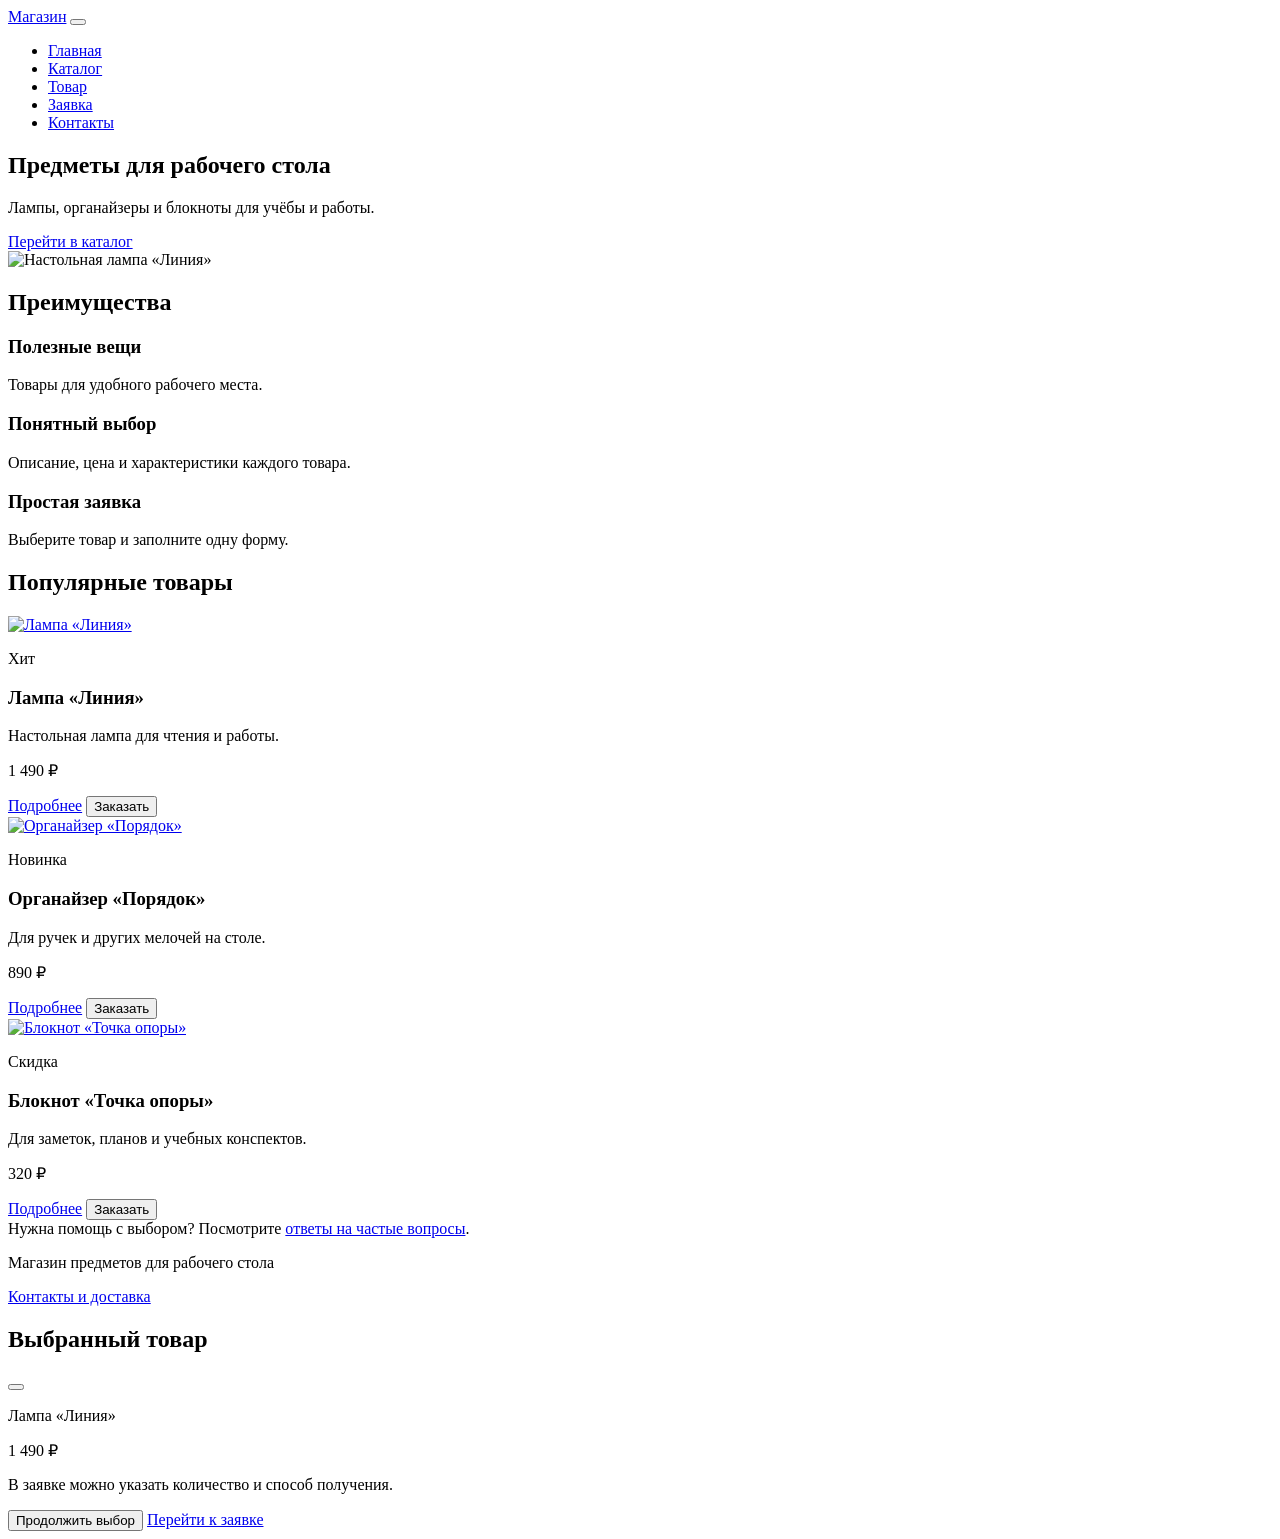
==== index.html @ f40cd7e1 "Добавить страницы магазина на Bootstrap и описание КР2" ====
<!doctype html>
<html lang="ru">
<head>
  <meta charset="utf-8">
  <meta name="viewport" content="width=device-width, initial-scale=1">
  <meta name="description" content="Главная. Магазин предметов для рабочего стола.">
  <title>Главная — Магазин</title>
  <link rel="stylesheet" href="vendor/bootstrap/css/bootstrap.min.css">
  <link rel="stylesheet" href="css/custom.css">
  <script src="vendor/bootstrap/js/bootstrap.bundle.min.js" defer></script>
  <script src="js/main.js" defer></script>
</head>
<body class="d-flex flex-column min-vh-100">
  <header class="bg-white border-bottom">
    <nav class="navbar navbar-expand-lg" aria-label="Основная навигация">
      <div class="container">
        <a class="navbar-brand fw-bold text-primary" href="index.html">Магазин</a>
        <button class="navbar-toggler" type="button" data-bs-toggle="collapse" data-bs-target="#main-menu" aria-controls="main-menu" aria-expanded="false" aria-label="Открыть меню">
          <span class="navbar-toggler-icon"></span>
        </button>
        <div class="collapse navbar-collapse" id="main-menu">
          <ul class="navbar-nav ms-auto">
          <li class="nav-item"><a class="nav-link active" href="index.html" aria-current="page">Главная</a></li>
          <li class="nav-item"><a class="nav-link" href="catalog.html">Каталог</a></li>
          <li class="nav-item"><a class="nav-link" href="product.html">Товар</a></li>
          <li class="nav-item"><a class="nav-link" href="order.html">Заявка</a></li>
          <li class="nav-item"><a class="nav-link" href="contacts.html">Контакты</a></li>
          </ul>
        </div>
      </div>
    </nav>
  </header>

  <main class="container py-4 flex-grow-1">
    <noscript><div class="alert alert-warning">Для фильтров, выбора товара и проверки заявки нужен JavaScript.</div></noscript>
    <section class="hero rounded border p-4 mb-4">
      <div class="row align-items-center g-4">
        <div class="col-12 col-md-7">
          <h1>Предметы для рабочего стола</h1>
          <p class="lead">Лампы, органайзеры и блокноты для учёбы и работы.</p>
          <a class="btn btn-primary" href="catalog.html">Перейти в каталог</a>
        </div>
        <div class="col-12 col-md-5">
          <img class="img-fluid hero-image" src="images/lamp.svg" alt="Настольная лампа «Линия»">
        </div>
      </div>
    </section>

    <section class="mb-4" id="advantages">
      <h2 class="h3 mb-3">Преимущества</h2>
      <div class="row g-3">
        <div class="col-12 col-md-4"><div class="bg-white border rounded p-3 h-100"><h3 class="h5">Полезные вещи</h3><p class="mb-0">Товары для удобного рабочего места.</p></div></div>
        <div class="col-12 col-md-4"><div class="bg-white border rounded p-3 h-100"><h3 class="h5">Понятный выбор</h3><p class="mb-0">Описание, цена и характеристики каждого товара.</p></div></div>
        <div class="col-12 col-md-4"><div class="bg-white border rounded p-3 h-100"><h3 class="h5">Простая заявка</h3><p class="mb-0">Выберите товар и заполните одну форму.</p></div></div>
      </div>
    </section>

    <section class="mb-4" id="popular">
      <h2 class="h3 mb-3">Популярные товары</h2>
      <div class="row g-3">
        <div class="col-12 col-md-6 col-lg-4">
          <article class="card h-100">
            <a href="product.html?product=lamp"><img class="card-img-top product-image" src="images/lamp.svg" alt="Лампа «Линия»"></a>
            <div class="card-body d-flex flex-column">
              <p><span class="badge text-bg-primary">Хит</span></p>
              <h3 class="h5 card-title">Лампа «Линия»</h3>
              <p class="card-text">Настольная лампа для чтения и работы.</p>
              <p class="fs-5 fw-bold mt-auto">1 490 ₽</p>
              <div class="d-flex flex-wrap gap-2">
                <a class="btn btn-outline-primary btn-sm" href="product.html?product=lamp">Подробнее</a>
                <button class="btn btn-primary btn-sm" type="button" data-bs-toggle="modal" data-bs-target="#order-modal" data-product="lamp">Заказать</button>
              </div>
            </div>
          </article>
        </div>
        <div class="col-12 col-md-6 col-lg-4">
          <article class="card h-100">
            <a href="product.html?product=organizer"><img class="card-img-top product-image" src="images/organizer.svg" alt="Органайзер «Порядок»"></a>
            <div class="card-body d-flex flex-column">
              <p><span class="badge text-bg-success">Новинка</span></p>
              <h3 class="h5 card-title">Органайзер «Порядок»</h3>
              <p class="card-text">Для ручек и других мелочей на столе.</p>
              <p class="fs-5 fw-bold mt-auto">890 ₽</p>
              <div class="d-flex flex-wrap gap-2">
                <a class="btn btn-outline-primary btn-sm" href="product.html?product=organizer">Подробнее</a>
                <button class="btn btn-primary btn-sm" type="button" data-bs-toggle="modal" data-bs-target="#order-modal" data-product="organizer">Заказать</button>
              </div>
            </div>
          </article>
        </div>
        <div class="col-12 col-md-6 col-lg-4">
          <article class="card h-100">
            <a href="product.html?product=notebook"><img class="card-img-top product-image" src="images/notebook.svg" alt="Блокнот «Точка опоры»"></a>
            <div class="card-body d-flex flex-column">
              <p><span class="badge text-bg-danger">Скидка</span></p>
              <h3 class="h5 card-title">Блокнот «Точка опоры»</h3>
              <p class="card-text">Для заметок, планов и учебных конспектов.</p>
              <p class="fs-5 fw-bold mt-auto">320 ₽</p>
              <div class="d-flex flex-wrap gap-2">
                <a class="btn btn-outline-primary btn-sm" href="product.html?product=notebook">Подробнее</a>
                <button class="btn btn-primary btn-sm" type="button" data-bs-toggle="modal" data-bs-target="#order-modal" data-product="notebook">Заказать</button>
              </div>
            </div>
          </article>
        </div>
      </div>
    </section>

    <div class="alert alert-info mb-0">Нужна помощь с выбором? Посмотрите <a class="alert-link" href="contacts.html">ответы на частые вопросы</a>.</div>
  </main>

  <footer class="bg-white border-top py-3 mt-4">
    <div class="container d-flex flex-wrap justify-content-between gap-2">
      <p class="mb-0 text-body-secondary">Магазин предметов для рабочего стола</p>
      <a href="contacts.html">Контакты и доставка</a>
    </div>
  </footer>

  <!-- Bootstrap сам открывает и закрывает окно через data-bs-* -->
  <div class="modal fade" id="order-modal" tabindex="-1" aria-labelledby="modal-title" aria-hidden="true">
    <div class="modal-dialog modal-dialog-centered">
      <div class="modal-content">
        <div class="modal-header">
          <h2 class="modal-title fs-5" id="modal-title">Выбранный товар</h2>
          <button class="btn-close" type="button" data-bs-dismiss="modal" aria-label="Закрыть"></button>
        </div>
        <div class="modal-body">
          <p class="fw-bold" id="modal-product">Лампа «Линия»</p>
          <p id="modal-price">1 490 ₽</p>
          <p class="mb-0">В заявке можно указать количество и способ получения.</p>
        </div>
        <div class="modal-footer">
          <button class="btn btn-outline-secondary" type="button" data-bs-dismiss="modal">Продолжить выбор</button>
          <a class="btn btn-primary" id="modal-order-link" href="order.html?product=lamp">Перейти к заявке</a>
        </div>
      </div>
    </div>
  </div>
</body>
</html>
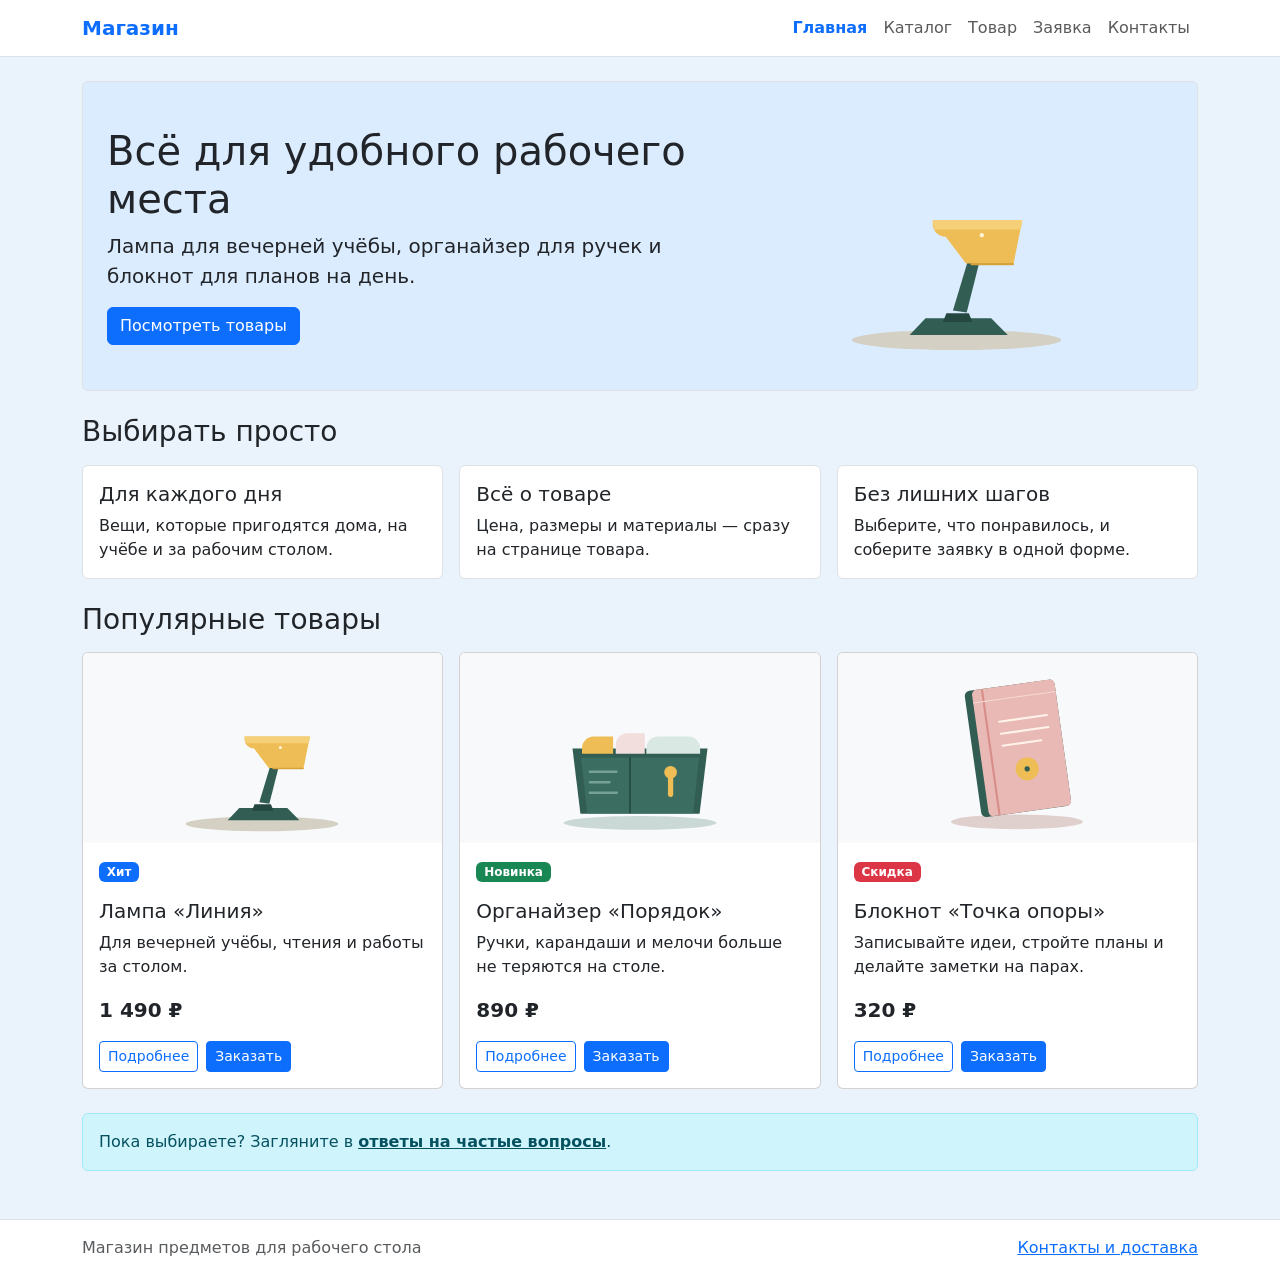
==== commit 0de4d8fa: "Сделать тексты магазина живее и понятнее" ====
--- a/index.html
+++ b/index.html
@@ -3,7 +3,7 @@
 <head>
   <meta charset="utf-8">
   <meta name="viewport" content="width=device-width, initial-scale=1">
-  <meta name="description" content="Главная. Магазин предметов для рабочего стола.">
+  <meta name="description" content="Лампы, органайзеры и блокноты, с которыми учиться и работать удобнее.">
   <title>Главная — Магазин</title>
   <link rel="stylesheet" href="vendor/bootstrap/css/bootstrap.min.css">
   <link rel="stylesheet" href="css/custom.css">
@@ -32,13 +32,13 @@
   </header>
 
   <main class="container py-4 flex-grow-1">
-    <noscript><div class="alert alert-warning">Для фильтров, выбора товара и проверки заявки нужен JavaScript.</div></noscript>
+    <noscript><div class="alert alert-warning">Включите JavaScript в браузере, чтобы пользоваться фильтрами и формой заявки.</div></noscript>
     <section class="hero rounded border p-4 mb-4">
       <div class="row align-items-center g-4">
         <div class="col-12 col-md-7">
-          <h1>Предметы для рабочего стола</h1>
-          <p class="lead">Лампы, органайзеры и блокноты для учёбы и работы.</p>
-          <a class="btn btn-primary" href="catalog.html">Перейти в каталог</a>
+          <h1>Всё для удобного рабочего места</h1>
+          <p class="lead">Лампа для вечерней учёбы, органайзер для ручек и блокнот для планов на день.</p>
+          <a class="btn btn-primary" href="catalog.html">Посмотреть товары</a>
         </div>
         <div class="col-12 col-md-5">
           <img class="img-fluid hero-image" src="images/lamp.svg" alt="Настольная лампа «Линия»">
@@ -47,11 +47,11 @@
     </section>
 
     <section class="mb-4" id="advantages">
-      <h2 class="h3 mb-3">Преимущества</h2>
+      <h2 class="h3 mb-3">Выбирать просто</h2>
       <div class="row g-3">
-        <div class="col-12 col-md-4"><div class="bg-white border rounded p-3 h-100"><h3 class="h5">Полезные вещи</h3><p class="mb-0">Товары для удобного рабочего места.</p></div></div>
-        <div class="col-12 col-md-4"><div class="bg-white border rounded p-3 h-100"><h3 class="h5">Понятный выбор</h3><p class="mb-0">Описание, цена и характеристики каждого товара.</p></div></div>
-        <div class="col-12 col-md-4"><div class="bg-white border rounded p-3 h-100"><h3 class="h5">Простая заявка</h3><p class="mb-0">Выберите товар и заполните одну форму.</p></div></div>
+        <div class="col-12 col-md-4"><div class="bg-white border rounded p-3 h-100"><h3 class="h5">Для каждого дня</h3><p class="mb-0">Вещи, которые пригодятся дома, на учёбе и за рабочим столом.</p></div></div>
+        <div class="col-12 col-md-4"><div class="bg-white border rounded p-3 h-100"><h3 class="h5">Всё о товаре</h3><p class="mb-0">Цена, размеры и материалы — сразу на странице товара.</p></div></div>
+        <div class="col-12 col-md-4"><div class="bg-white border rounded p-3 h-100"><h3 class="h5">Без лишних шагов</h3><p class="mb-0">Выберите, что понравилось, и соберите заявку в одной форме.</p></div></div>
       </div>
     </section>
 
@@ -64,7 +64,7 @@
             <div class="card-body d-flex flex-column">
               <p><span class="badge text-bg-primary">Хит</span></p>
               <h3 class="h5 card-title">Лампа «Линия»</h3>
-              <p class="card-text">Настольная лампа для чтения и работы.</p>
+              <p class="card-text">Для вечерней учёбы, чтения и работы за столом.</p>
               <p class="fs-5 fw-bold mt-auto">1 490 ₽</p>
               <div class="d-flex flex-wrap gap-2">
                 <a class="btn btn-outline-primary btn-sm" href="product.html?product=lamp">Подробнее</a>
@@ -79,7 +79,7 @@
             <div class="card-body d-flex flex-column">
               <p><span class="badge text-bg-success">Новинка</span></p>
               <h3 class="h5 card-title">Органайзер «Порядок»</h3>
-              <p class="card-text">Для ручек и других мелочей на столе.</p>
+              <p class="card-text">Ручки, карандаши и мелочи больше не теряются на столе.</p>
               <p class="fs-5 fw-bold mt-auto">890 ₽</p>
               <div class="d-flex flex-wrap gap-2">
                 <a class="btn btn-outline-primary btn-sm" href="product.html?product=organizer">Подробнее</a>
@@ -94,7 +94,7 @@
             <div class="card-body d-flex flex-column">
               <p><span class="badge text-bg-danger">Скидка</span></p>
               <h3 class="h5 card-title">Блокнот «Точка опоры»</h3>
-              <p class="card-text">Для заметок, планов и учебных конспектов.</p>
+              <p class="card-text">Записывайте идеи, стройте планы и делайте заметки на парах.</p>
               <p class="fs-5 fw-bold mt-auto">320 ₽</p>
               <div class="d-flex flex-wrap gap-2">
                 <a class="btn btn-outline-primary btn-sm" href="product.html?product=notebook">Подробнее</a>
@@ -106,7 +106,7 @@
       </div>
     </section>
 
-    <div class="alert alert-info mb-0">Нужна помощь с выбором? Посмотрите <a class="alert-link" href="contacts.html">ответы на частые вопросы</a>.</div>
+    <div class="alert alert-info mb-0">Пока выбираете? Загляните в <a class="alert-link" href="contacts.html">ответы на частые вопросы</a>.</div>
   </main>
 
   <footer class="bg-white border-top py-3 mt-4">
@@ -127,11 +127,11 @@
         <div class="modal-body">
           <p class="fw-bold" id="modal-product">Лампа «Линия»</p>
           <p id="modal-price">1 490 ₽</p>
-          <p class="mb-0">В заявке можно указать количество и способ получения.</p>
+          <p class="mb-0">Подходит? Перейдите к заявке — там можно выбрать количество и способ получения.</p>
         </div>
         <div class="modal-footer">
-          <button class="btn btn-outline-secondary" type="button" data-bs-dismiss="modal">Продолжить выбор</button>
-          <a class="btn btn-primary" id="modal-order-link" href="order.html?product=lamp">Перейти к заявке</a>
+          <button class="btn btn-outline-secondary" type="button" data-bs-dismiss="modal">Ещё посмотрю</button>
+          <a class="btn btn-primary" id="modal-order-link" href="order.html?product=lamp">Оформить заявку</a>
         </div>
       </div>
     </div>
--- a/css/custom.css
+++ b/css/custom.css
@@ -0,0 +1,35 @@
+body {
+  background-color: #eaf3fb;
+}
+
+.hero {
+  background-color: #dcecff;
+}
+
+.hero-image {
+  width: 100%;
+  max-height: 260px;
+}
+
+.product-image {
+  height: 190px;
+  object-fit: contain;
+  background-color: #f8f9fa;
+}
+
+.product-detail-image {
+  width: 100%;
+  max-height: 380px;
+  object-fit: contain;
+}
+
+.navbar .nav-link.active {
+  color: #0d6efd;
+  font-weight: bold;
+}
+
+@media (max-width: 575px) {
+  .hero-image {
+    max-height: 180px;
+  }
+}
